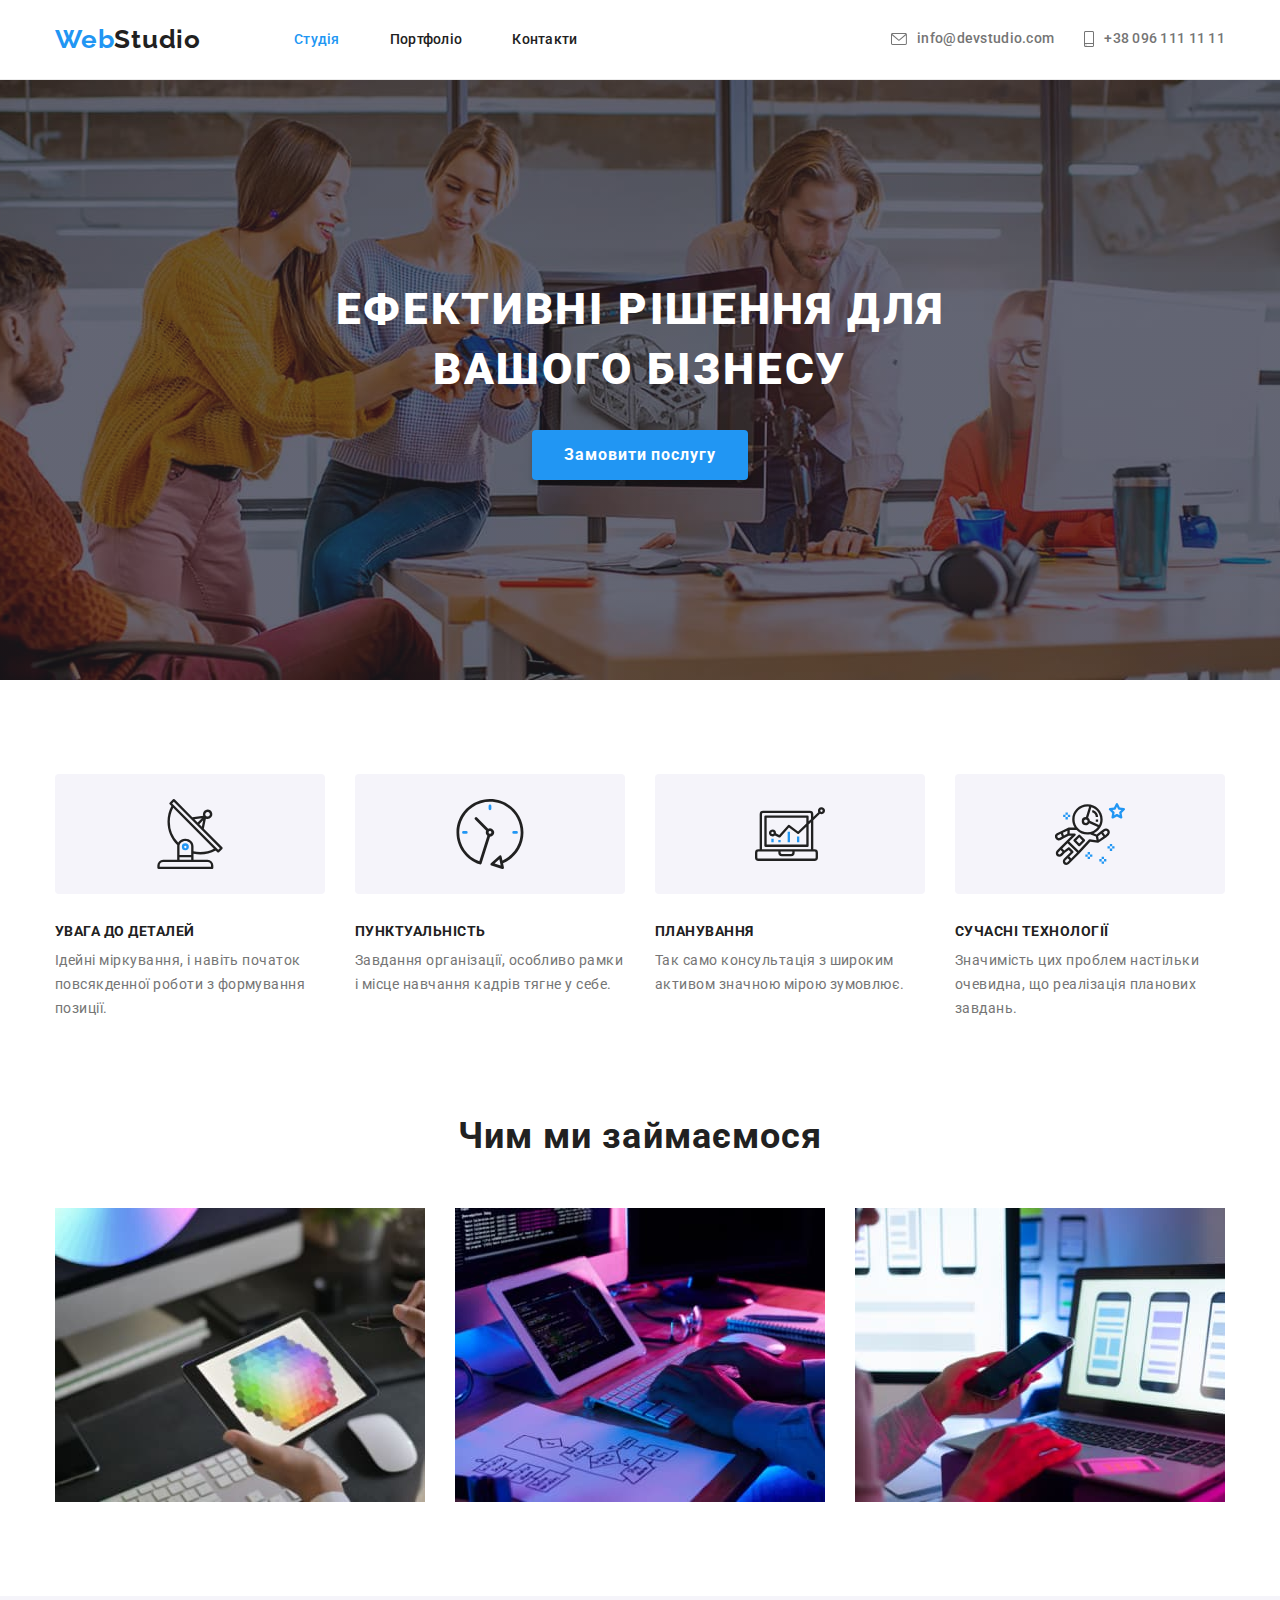
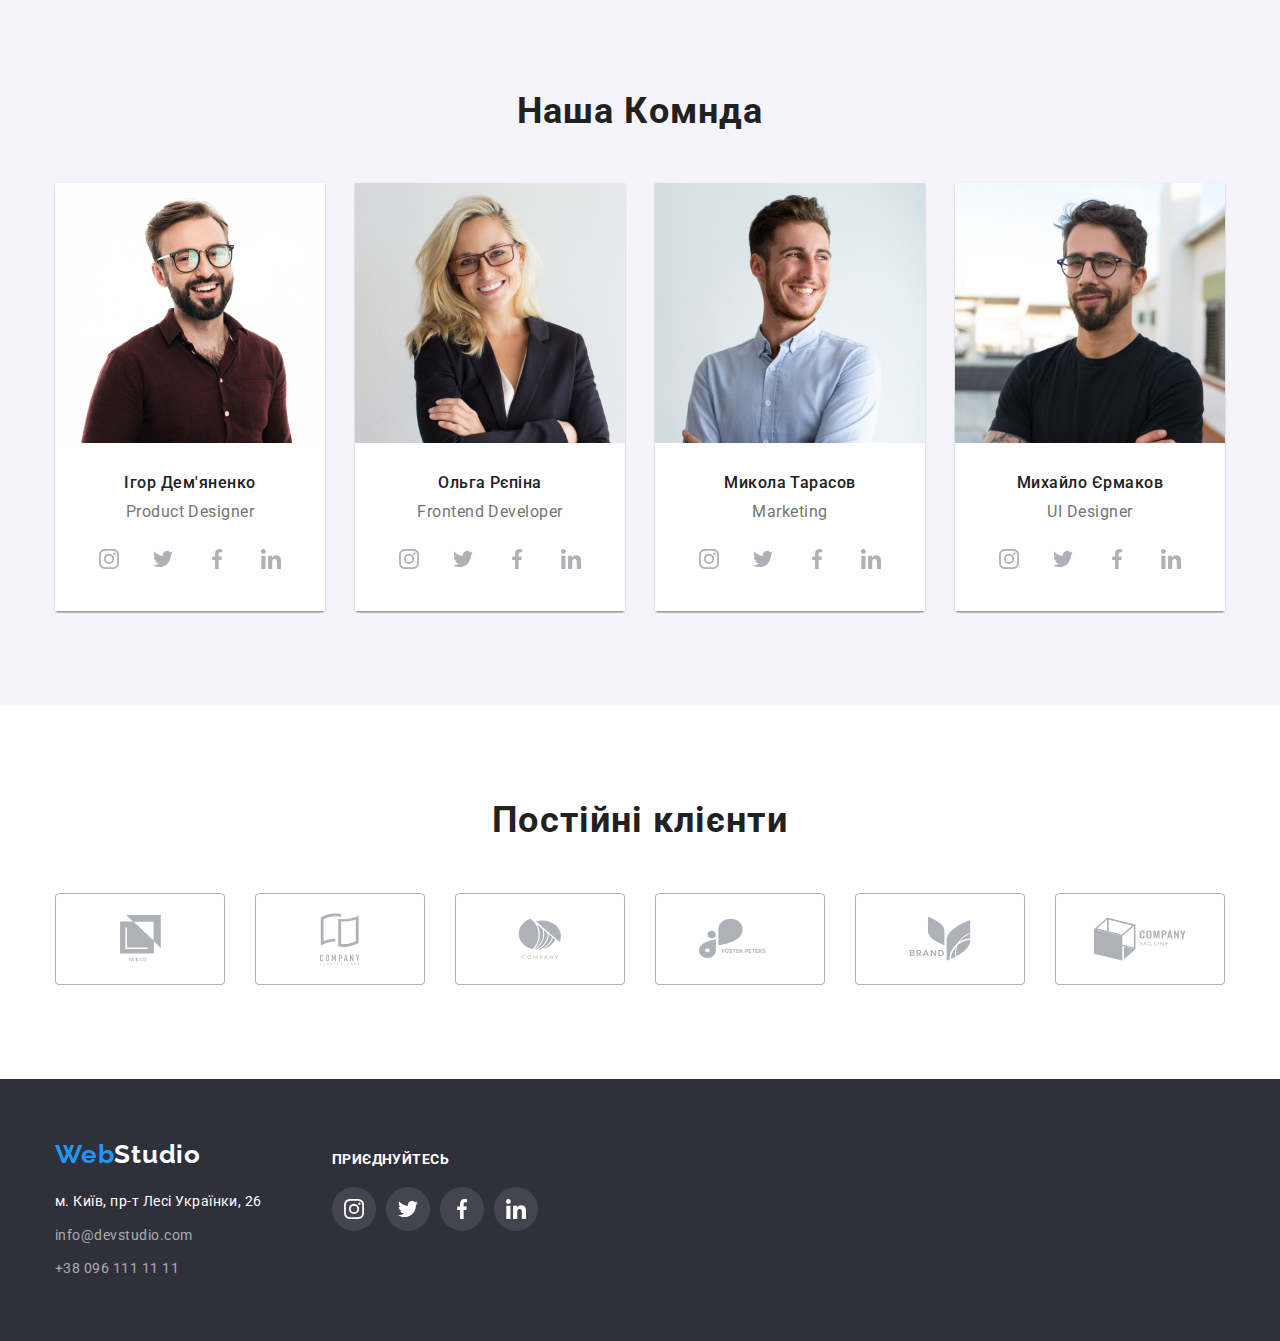
==== index.html @ 8f75b8ab "1" ====
<!DOCTYPE html>
<html lang="uk">
  <head>
    <meta charset="utf-8" />
    <meta name="Web Studio" content="test" />
    <title>Web Studio</title>

    <link rel="preconnect" href="https://fonts.googleapis.com" />
    <link rel="preconnect" href="https://fonts.gstatic.com" crossorigin />
    <link
      href="https://fonts.googleapis.com/css2?family=Raleway:wght@700&family=Roboto:wght@400;500;700;900&display=swap"
      rel="stylesheet"
    />
    <!-- normalaize -->
    <link
      href="https://cdnjs.cloudflare.com/ajax/libs/modern-normalize/1.1.0/modern-normalize.min.css"
      rel="stylesheet"
    />

    <link rel="stylesheet" href="css/styles.css" />
  </head>
  <body>
    <header class="header-border">
      <div class="container nav-main">
        <!-- logo -->
        <div class="list">
          <a href="./index.html" class="logo">Web<span class="logo-header">Studio</span> </a>
        </div>
        <!-- navigation-->
        <nav class="nav">
          <ul class="nav-main nav-box">
            <li class="item">
              <a href="./index.html" class="link current">Студія</a>
            </li>
            <li class="item">
              <!--  target="_blank" - new page -->
              <a href="portfolio.html" class="link">Портфоліо</a>
            </li>
            <li class="item">
              <a href="" class="link">Контакти</a>
            </li>
          </ul>
        </nav>
        <!-- контакти-->
        <ul class="nav-links">
          <li class="item">
            <a href="mailto:info@devstudio.com" class="nav-contact">
              <svg class="contact-icon" width="16" height="12">
                <use href="./images/icons.svg#envelope"></use></svg
              >info@devstudio.com</a
            >
          </li>
          <li class="item">
            <a href="tel:+380961111111" class="nav-contact">
              <svg class="contact-icon" width="10" height="16">
                <use href="./images/icons.svg#smartphone"></use></svg
              >+38 096 111 11 11
            </a>
          </li>
        </ul>
      </div>
    </header>
    <main>
      <!-- hero -->
      <section class="section-hero herobg container">
        <h1 class="hero-title">
          Ефективні рішення для <br />
          вашого бізнесу
        </h1>
        <button type="button" class="herobt">Замовити послугу</button>
      </section>
      <!-- about us -->
      <section class="section">
        <div class="about-us container">
          <h2>О нас</h2>
          <ul class="section-us">
            <li class="item">
              <div class="section-us-bg">
                <svg class="svg-us">
                  <use href="./images/icons.svg#antenna"></use>
                </svg>
              </div>
              <h3 class="title">УВАГА ДО ДЕТАЛЕЙ</h3>
              <p class="text">
                Ідейні міркування, і навіть початок повсякденної роботи з формування позиції.
              </p>
            </li>
            <li class="item">
              <div class="section-us-bg">
                <svg class="svg-us">
                  <use href="./images/icons.svg#clock"></use>
                </svg>
              </div>
              <h3 class="title">ПУНКТУАЛЬНІСТЬ</h3>
              <p class="text">
                Завдання організації, особливо рамки і місце навчання кадрів тягне у себе.
              </p>
            </li>
            <li class="item">
              <div class="section-us-bg">
                <svg class="svg-us">
                  <use href="./images/icons.svg#diagram"></use>
                </svg>
              </div>
              <h3 class="title">ПЛАНУВАННЯ</h3>
              <p class="text">Так само консультація з широким активом значною мірою зумовлює.</p>
            </li>
            <li class="item">
              <div class="section-us-bg">
                <svg class="svg-us">
                  <use href="./images/icons.svg#astronaut"></use>
                </svg>
              </div>
              <h3 class="title">СУЧАСНІ ТЕХНОЛОГІЇ</h3>
              <p class="text">
                Значимість цих проблем настільки очевидна, що реалізація планових завдань.
              </p>
            </li>
          </ul>
        </div>
      </section>
      <!-- What are we doing -->
      <section class="section wawd-padding">
        <div class="wawd container">
          <h2>Чим ми займаємося</h2>
          <ul class="list items">
            <li class="item"><img src="./images/img1.jpg" width="370" alt="1" /></li>
            <li class="item"><img src="./images/img2.jpg" width="370" alt="2" /></li>
            <li class="item"><img src="./images/img3.jpg" width="370" alt="3" /></li>
          </ul>
        </div>
      </section>
      <!-- us team -->
      <section class="section usteam">
        <div class="container">
          <h2>Наша Комнда</h2>
          <ul class="link">
            <li class="item">
              <div class="usteam-card">
                <img src="./images/team/product-designer.jpg" width="270" alt="Product Designer" />
                <div class="usteam-cardtext">
                  <h3 class="title">Ігор Дем'яненко</h3>
                  <p class="text">Product Designer</p>
                  <ul class="social-list">
                    <li class="item">
                      <a
                        target="_black"
                        rel="nofollow"
                        href="https://www.instagram.com/"
                        class="social-links-us"
                      >
                        <svg class="social-icons">
                          <use href="./images/icons.svg#instagram"></use></svg
                      ></a>
                    </li>
                    <li class="item">
                      <a
                        target="_black"
                        rel="nofollow"
                        href="https://twitter.com/"
                        class="social-links-us"
                      >
                        <svg class="social-icons"><use href="./images/icons.svg#twitter"></use></svg
                      ></a>
                    </li>
                    <li class="item">
                      <a
                        target="_black"
                        rel="nofollow"
                        href="https://www.facebook.com/"
                        class="social-links-us"
                      >
                        <svg class="social-icons">
                          <use href="./images/icons.svg#facebook"></use></svg
                      ></a>
                    </li>
                    <li class="item">
                      <a
                        target="_black"
                        rel="nofollow"
                        href="https://ua.linkedin.com/"
                        class="social-links-us"
                      >
                        <svg class="social-icons">
                          <use href="./images/icons.svg#linkedin"></use></svg
                      ></a>
                    </li>
                  </ul>
                </div>
              </div>
            </li>
            <li class="item">
              <div class="usteam-card">
                <img src="./images/team/frontend-developer.jpg" width="270" alt="Developer" />
                <div class="usteam-cardtext">
                  <h3 class="title">Ольга Рєпіна</h3>
                  <p class="text">Frontend Developer</p>
                  <ul class="social-list">
                    <li class="item">
                      <a
                        target="_black"
                        rel="nofollow"
                        href="https://www.instagram.com/"
                        class="social-links-us"
                      >
                        <svg class="social-icons">
                          <use href="./images/icons.svg#instagram"></use></svg
                      ></a>
                    </li>
                    <li class="item">
                      <a
                        target="_black"
                        rel="nofollow"
                        href="https://twitter.com/"
                        class="social-links-us"
                      >
                        <svg class="social-icons"><use href="./images/icons.svg#twitter"></use></svg
                      ></a>
                    </li>
                    <li class="item">
                      <a
                        target="_black"
                        rel="nofollow"
                        href="https://www.facebook.com/"
                        class="social-links-us"
                      >
                        <svg class="social-icons">
                          <use href="./images/icons.svg#facebook"></use></svg
                      ></a>
                    </li>
                    <li class="item">
                      <a
                        target="_black"
                        rel="nofollow"
                        href="https://ua.linkedin.com/"
                        class="social-links-us"
                      >
                        <svg class="social-icons">
                          <use href="./images/icons.svg#linkedin"></use></svg
                      ></a>
                    </li>
                  </ul>
                </div>
              </div>
            </li>
            <li class="item">
              <div class="usteam-card">
                <img src="./images/team/marketing.jpg" width="270" alt="UI Marketing" />
                <div class="usteam-cardtext">
                  <h3 class="title">Микола Тарасов</h3>
                  <p class="text">Marketing</p>
                  <ul class="social-list">
                    <li class="item">
                      <a
                        target="_black"
                        rel="nofollow"
                        href="https://www.instagram.com/"
                        class="social-links-us"
                      >
                        <svg class="social-icons">
                          <use href="./images/icons.svg#instagram"></use></svg
                      ></a>
                    </li>
                    <li class="item">
                      <a
                        target="_black"
                        rel="nofollow"
                        href="https://twitter.com/"
                        class="social-links-us"
                      >
                        <svg class="social-icons"><use href="./images/icons.svg#twitter"></use></svg
                      ></a>
                    </li>
                    <li class="item">
                      <a
                        target="_black"
                        rel="nofollow"
                        href="https://www.facebook.com/"
                        class="social-links-us"
                      >
                        <svg class="social-icons">
                          <use href="./images/icons.svg#facebook"></use></svg
                      ></a>
                    </li>
                    <li class="item">
                      <a
                        target="_black"
                        rel="nofollow"
                        href="https://ua.linkedin.com/"
                        class="social-links-us"
                      >
                        <svg class="social-icons">
                          <use href="./images/icons.svg#linkedin"></use></svg
                      ></a>
                    </li>
                  </ul>
                </div>
              </div>
            </li>
            <li class="item">
              <div class="usteam-card">
                <img src="./images/team/ui-designer.jpg" width="270" alt="UI Designer" />
                <div class="usteam-cardtext">
                  <h3 class="title">Михайло Єрмаков</h3>
                  <p class="text">UI Designer</p>
                  <ul class="social-list">
                    <li class="item">
                      <a
                        target="_black"
                        rel="nofollow"
                        href="https://www.instagram.com/"
                        class="social-links-us"
                      >
                        <svg class="social-icons">
                          <use href="./images/icons.svg#instagram"></use></svg
                      ></a>
                    </li>
                    <li class="item">
                      <a
                        target="_black"
                        rel="nofollow"
                        href="https://twitter.com/"
                        class="social-links-us"
                      >
                        <svg class="social-icons"><use href="./images/icons.svg#twitter"></use></svg
                      ></a>
                    </li>
                    <li class="item">
                      <a
                        target="_black"
                        rel="nofollow"
                        href="https://www.facebook.com/"
                        class="social-links-us"
                      >
                        <svg class="social-icons">
                          <use href="./images/icons.svg#facebook"></use></svg
                      ></a>
                    </li>
                    <li class="item">
                      <a
                        target="_black"
                        rel="nofollow"
                        href="https://ua.linkedin.com/"
                        class="social-links-us"
                      >
                        <svg class="social-icons">
                          <use href="./images/icons.svg#linkedin"></use></svg
                      ></a>
                    </li>
                  </ul>
                </div>
              </div>
            </li>
          </ul>
        </div>
      </section>
      <!-- clients -->
      <section class="section">
        <div class="clients container">
          <h2 class="clients-title">Постійні клієнти</h2>
          <ul class="clients-card">
            <li class="clienst-card-item">
              <a href="" class="client-link">
                <svg width="41px" height="46.7px">
                  <use href="./images/icons.svg#logo-1"></use>
                </svg>
              </a>
            </li>
            <li class="clienst-card-item">
              <a href="" class="client-link">
                <svg width="40" height="52">
                  <use href="./images/icons.svg#logo-2"></use></svg
              ></a>
            </li>
            <li class="clienst-card-item">
              <a href="" class="client-link">
                <svg width="43.46" height="41.18">
                  <use href="./images/icons.svg#logo-3"></use>
                </svg>
              </a>
            </li>
            <li class="clienst-card-item">
              <a href="" class="client-link">
                <svg width="84.44" height="40.62">
                  <use href="./images/icons.svg#logo-4"></use>
                </svg>
              </a>
            </li>
            <li class="clienst-card-item">
              <a href="" class="client-link">
                <svg width="62.54" height="45.43">
                  <use href="./images/icons.svg#logo-5"></use>
                </svg>
              </a>
            </li>
            <li class="clienst-card-item">
              <a href="" class="client-link">
                <svg width="93.79" height="43.93">
                  <use href="./images/icons.svg#logo-6"></use>
                </svg>
              </a>
            </li>
          </ul>
        </div>
      </section>
    </main>
    <!-- подвал-->
    <footer class="footor-page">
      <div class="container footor">
        <div class="footor-all">
          <div>
            <a href="./index.html" class="logo">Web<span class="logo-footer">Studio</span> </a>
            <address class="logo-margin">
              <div>
                <ul class="address-footer">
                  <li class="item">
                    <a
                      target="_blank"
                      href="https://www.google.com/maps/place/%D0%B1%D1%83%D0%BB.+%D0%9B%D0%B5%D1%81%D0%B8+%D0%A3%D0%BA%D1%80%D0%B0%D0%B8%D0%BD%D0%BA%D0%B8,+26,+%D0%9A%D0%B8%D0%B5%D0%B2,+02000/@50.4265807,30.5361971,17z/data=!3m1!4b1!4m5!3m4!1s0x40d4cf0e033ecbe9:0x57a4dffefec77da0!8m2!3d50.4265807!4d30.5383858"
                      class="address-link"
                    >
                      м. Київ, пр-т Лесі Українки, 26
                    </a>
                  </li>
                  <li class="item">
                    <a href="mailto:info@devstudio.com" class="address-contact"
                      >info@devstudio.com</a
                    >
                  </li>
                  <li class="item">
                    <a href="tel:+380961111111" class="address-contact">+38 096 111 11 11</a>
                  </li>
                </ul>
              </div>
            </address>
          </div>
          <div class="social-padding">
            <h2 class="social-title">ПРИЄДНУЙТЕСЬ</h2>
            <ul class="social-list">
              <li class="item">
                <a
                  target="_black"
                  rel="nofollow"
                  href="https://www.instagram.com/"
                  class="social-links"
                >
                  <svg class="social-icons"><use href="./images/icons.svg#instagram"></use></svg
                ></a>
              </li>
              <li class="item">
                <a target="_black" rel="nofollow" href="https://twitter.com/" class="social-links">
                  <svg class="social-icons"><use href="./images/icons.svg#twitter"></use></svg
                ></a>
              </li>
              <li class="item">
                <a
                  target="_black"
                  rel="nofollow"
                  href="https://www.facebook.com/"
                  class="social-links"
                >
                  <svg class="social-icons"><use href="./images/icons.svg#facebook"></use></svg
                ></a>
              </li>
              <li class="item">
                <a
                  target="_black"
                  rel="nofollow"
                  href="https://ua.linkedin.com/"
                  class="social-links"
                >
                  <svg class="social-icons">
                    <use href="./images/icons.svg#linkedin"></use></svg
                ></a>
              </li>
            </ul>
          </div>
        </div>
      </div>
    </footer>
  </body>
</html>
---- css/styles.css ----
:root {
  --main-color: #212121;
  --accent-color: #2196f3;
  --second-color: #757575;
  --primery-white-color: #ffffff;
  --button-second-backgund: #f5f4fa;
  --hero-bg: #2f303a;
  --header-border-color: #ececec;
  --primery-grey-color: #afb1b8;

  --card-border-color: #eeeeee;
  --hero-bg-hover: #188ce8;
}
body {
  color: var(--main-color);
  background-color: var(--primery-white-color);

  font-family: Roboto, sans-serif;
  letter-spacing: 0.03em;
}
h1,
h2,
h3,
h4,
h5,
h6 {
  margin: 0;
  margin-bottom: 10px;
}
h2 {
  font-weight: 700;
  font-size: 36px;
  line-height: 1.2;
  text-align: center;
  letter-spacing: 0.03em;

  color: var(--main-color);
}
ul {
  margin: 0;
}
p {
  margin: 0;
}
.section {
  padding-top: 94px;
  padding-bottom: 94px;
}
.list {
  list-style: none;
  padding: 0;
  margin: 0;
}
.container {
  margin-left: auto;
  margin-right: auto;
  width: 1200px;
  padding-left: 15px;
  padding-right: 15px;

  /* border: 1px solid red; */
}
.invisible {
  position: absolute !important;
  /* clip: rect(1px, 1px, 1px, 1px); */
  color: transparent;
}
/*LOGO*/
.logo {
  color: var(--accent-color);

  font-family: Raleway, sans-serif;
  font-size: 26px;
  font-weight: 700;
  line-height: 1.2;
  letter-spacing: 0.03em;

  text-decoration: none;
}
.logo-header {
  color: var(--main-color);

  font-size: 26px;
  font-weight: 700;
  line-height: 1.2;
  letter-spacing: 0.03em;

  text-decoration: none;
}
.logo-footer {
  color: var(--primery-white-color);
  font-size: 26px;
  font-weight: 700;
  line-height: 1.2;
  letter-spacing: 0.03em;

  text-decoration: none;
}

/*NAVIGATION*/

.nav-main {
  display: flex;
  align-items: center;
}

.nav {
  display: flex;
  align-items: center;
  margin-left: 93px;
  line-height: 0;
}

.header-border {
  border-bottom: 1px solid var(--header-border-color);
}

.nav-box {
  display: flex;
  padding-top: 32px;
  padding-bottom: 31px;
  padding-left: 0;
  padding-right: 0;
  margin: 0;
  /* margin-left: 93px; */
}
.nav-box .item + .item {
  margin-left: 50px;
}
.nav-links {
  display: inline-flex;
  margin-left: auto;
  padding: 0;
  line-height: 0;
}
.nav-links .item + .item {
  margin-left: 30px;
}
.nav-main li {
  list-style: none;
}
.nav-main .link {
  color: var(--main-color);

  font-weight: 500;
  font-size: 14px;
  line-height: 1.14;
  letter-spacing: 0.02em;
  text-decoration: none;
}

.nav-main .link:hover,
.nav-main .link:focus {
  color: var(--accent-color);
}
.nav-main .link.current {
  color: var(--accent-color);
}

/* contact`s*/

.nav-contact {
  display: inline-flex;
  align-items: center;

  color: var(--second-color);

  font-style: normal;
  font-weight: 500;
  font-size: 14px;
  line-height: 1.14;
  letter-spacing: 0.02em;

  text-decoration: none;
  fill: var(--second-color);
}
.nav-contact .contact-icon {
  /* width: 10px;
  height: 16px; */
  margin-right: 10px;
}
/* .contact-icon:hover {
  
} */

.nav-contact:hover,
.nav-contact:focus {
  color: var(--accent-color);
  fill: var(--accent-color);
}

/* hero*/
.section-hero {
  display: block;
  text-align: center;
  padding-top: 200px;
  padding-bottom: 200px;

  background: var(--hero-bg);
}
.hero-title {
  margin-top: 0;
  margin-bottom: 30px;

  color: var(--primery-white-color);

  font-weight: 900;
  font-size: 44px;
  line-height: 1.36;
  text-align: center;
  letter-spacing: 0.06em;
  text-transform: uppercase;
}
/* .hero-style {
  background: var(--hero-bg);
} */
.herobg {
  max-width: 1600px;
  width: 100%;
  height: 600px;
  margin-left: auto;
  margin-right: auto;
  background-image: linear-gradient(to right, rgba(47, 48, 58, 0.4), rgba(47, 48, 58, 0.4)),
    url(../images/hero/hero.jpg);
  background-repeat: no-repeat;
  background-position: center;
  background-size: cover;
}

/*Button*/
.button {
  cursor: pointer;

  color: var(--main-color);
  background-color: var(--primery-white-color);

  font-family: inherit;
  font-weight: 500;
  font-size: 16px;
  line-height: 1.62;
  letter-spacing: 0.03em;
}
.button.primery {
  color: var(--primery-white-color);
  background-color: var(--accent-color);
  border-color: transparent;
}
.button.primery:hover,
.button.primery:focus {
  color: var(--second-color);
  background-color: var(--accent-color);
  border-color: var(--accent-color);
}
.button.second {
  padding: 6px 22px 6px 22px;

  border: 0;
  border-radius: 4px;
  background-color: var(--button-second-backgund);
}
.button.second:hover,
.button.second:focus {
  color: var(--primery-white-color);
  background-color: var(--accent-color);
  border-color: var(--accent-color);
}

.herobt {
  cursor: pointer;

  display: inline-block;

  border: 0;
  border-radius: 4px;
  padding: 10px 32px 10px 32px;

  font-weight: 700;
  font-size: 16px;
  line-height: 1.9;
  letter-spacing: 0.06em;

  color: var(--primery-white-color);
  background-color: var(--accent-color);
  box-shadow: 0px 4px 4px 0px rgba(0, 0, 0, 0.15);
}
.herobt:hover,
.herobt:focus {
  background: var(--hero-bg-hover);
  box-shadow: 0px 4px 4px rgba(0, 0, 0, 0.15);
}
/* portfolio */
.section-portfolio {
  text-align: center;
}
.nav-portfolio {
  display: flex;
  align-items: center;
  justify-content: center;
  margin-top: 0;
  margin-bottom: 50px;
  padding: 0;

  list-style: none;
}
.nav-portfolio .item + .item {
  margin-left: 8px;
}

.content-portfolio {
  display: flex;
  flex-wrap: wrap;
}
.portfolio-link h2 {
  color: var(--main-color);

  font-weight: 700;
  font-size: 18px;
  line-height: 2;
  text-align: left;

  letter-spacing: 0.06em;
}
.portfolio-link {
  margin: 0;

  text-align: left;
  text-decoration: none;

  width: 370px;
  height: 404px;
  background: #ffffff;
}
.content-portfolio .item {
  width: calc((100% - 30 * 2) / 3);
  margin-right: 30px;
  margin-bottom: 30px;
}
.content-portfolio .item:nth-child(3n) {
  margin-right: 0px;
}

.content-portfolio .item:nth-last-child(-n + 3) {
  margin-bottom: 0px;
}
.item .card {
  box-sizing: content-box;
  border: 1px solid var(--card-border-color);
  border-top: 0;
  padding: 19px 23px;
}

.item img {
  display: block;
}
.portfolio-link p {
  color: var(--second-color);
  font-size: 16px;
  line-height: 1.88;
}
.portfolio-link h2 {
  margin-bottom: 4px;
}
.portfolio-link-hover:hover,
.portfolio-link-hover:focus {
  box-shadow: 1px 4px 6px 0px rgba(0, 0, 0, 0.16), 0px 4px 4px 0px rgba(0, 0, 0, 0.06),
    0px 1px 1px 0px rgba(0, 0, 0, 0.12);
}

/* about us */
.about-us h2 {
  position: absolute !important;
  color: transparent;
}
.about-us li {
  list-style: none;
}
.about-us .section-us {
  display: flex;
  justify-content: space-around;
  padding: 0;
  margin-top: 0;
  margin-bottom: 0;
}
.about-us .title {
  color: var(--main-color);

  font-weight: 700;
  font-size: 14px;
  line-height: 1.1;
}
.about-us .text {
  color: var(--second-color);

  font-size: 14px;
  line-height: 1.7;
  font-weight: 400;
}
.section-us .item + .item {
  margin-left: 30px;
}
.section-us-bg {
  display: flex;
  justify-content: space-around;
  align-items: center;

  height: 120px;
  width: 270px;
  margin-bottom: 30px;
  border-radius: 4px;

  background-color: var(--button-second-backgund);
}
.section-us-bg .svg-us {
  height: 70px;
  width: 70px;
}
/* What are we doing */
.wawd {
  text-align: center;
  /* margin-left: 215px;
  margin-right: 215px; */
}
.wawd-padding {
  padding-top: 0;
}

.wawd h2 {
  margin-bottom: 50px;

  font-weight: 700;
  font-size: 36px;
  line-height: 1.2;
  text-align: center;
  letter-spacing: 0.03em;
}
.wawd .items {
  display: flex;
  justify-content: space-around;
  margin: 0;
  /* margin-top: 50px;
  margin-bottom: 94px; */
  padding: 0;
}
.wawd .item + .item {
  margin-left: 30px;
}
/* us team*/

.usteam {
  background-color: var(--button-second-backgund);
}
.usteam h2 {
  margin: 0;
  margin-bottom: 50px;
}
.usteam .item + .item {
  margin-left: 30px;
}
.usteam .link {
  display: flex;
  justify-content: space-around;
  margin-top: 0;
  margin-bottom: 0;
  padding: 0;
}
.usteam li {
  list-style: none;
}
.usteam .text {
  color: var(--second-color);

  margin-bottom: 16px;

  font-size: 16px;
  font-weight: 400;
  line-height: 1.2;
  letter-spacing: 0.03em;
}
.usteam h2 {
  font-weight: 700;
  font-size: 36px;
  line-height: 1.2;
  text-align: center;
  letter-spacing: 0.03em;

  color: var(--main-color);
}

.usteam .title {
  color: var(--main-color);

  font-size: 16px;
  font-weight: 500;
  line-height: 1.2;
  letter-spacing: 0.03em;
}

.usteam-cardtext {
  background-color: var(--primery-white-color);
  padding: 30px 10px;
}

.usteam-card {
  text-align: center;
  box-shadow: 0px 1px 3px rgba(0, 0, 0, 0.12), 0px 1px 1px rgba(0, 0, 0, 0.14),
    0px 2px 1px rgba(0, 0, 0, 0.2);
  border-radius: 0px 0px 4px 4px;
}
.social-links-us {
  display: inline-flex;
  align-items: center;
  justify-content: center;
  fill: var(--primery-grey-color);
  width: 44px;
  height: 44px;
  border-radius: 50%;
  background: rgba(255, 255, 255, 0.1);
}
.social-links-us:hover,
.social-links-us:focus {
  fill: var(--primery-white-color);
  background-color: var(--accent-color);
}
.social-list-us .item + .item {
  margin-left: 10px;
}
/*footor*/

.footor-page {
  background: #2f303a;
}
.footor {
  padding-top: 60px;
  padding-bottom: 60px;
}
.footor-all {
  display: inline-flex;
}

.social-title {
  font-family: Roboto;
  font-size: 14px;
  font-weight: 700;
  line-height: 16px;
  margin-bottom: 20px;
  letter-spacing: 0.03em;
  text-align: left;
  color: var(--primery-white-color);
}
.social-links {
  display: inline-flex;
  align-items: center;
  justify-content: center;
  fill: var(--primery-white-color);
  width: 44px;
  height: 44px;

  border-radius: 50%;
  background: rgba(255, 255, 255, 0.1);
}
.social-links:hover,
.social-links:focus {
  fill: var(--primery-white-color);
  background-color: var(--accent-color);
}
.social-list {
  display: flex;
  align-items: center;
  justify-content: center;

  padding: 0;

  list-style: none;
}

.social-list .item + .item {
  margin-left: 10px;
}
.social-icons {
  width: 20px;
  height: 20px;
}

/* address*/

.address {
  padding: 0;
  margin-left: auto;

  font-family: Roboto, sans-serif;
  font-style: normal;
  font-size: 14px;
  line-height: 1.7;
  font-weight: 400;

  list-style: none;
}
.address-contact:hover,
.address-contact:focus {
  color: var(--accent-color);
}
.address-link:hover,
.address-link:focus {
  color: var(--accent-color);
}
.address-footer {
  padding: 0;
  margin-left: auto;

  font-family: Roboto, sans-serif;
  font-style: normal;
  font-size: 14px;
  line-height: 1.7;
  font-weight: 400;

  list-style: none;
}

.address-footer .item + .item {
  margin-top: 10px;
}
.address-link {
  color: var(--primery-white-color);
  text-decoration: none;
}
.address-contact {
  text-decoration: none;
  color: rgba(255, 255, 255, 0.6);
}

.logo-margin {
  margin-top: 20px;
  margin-right: 70px;
}

/* clients */
.clients {
  align-items: center;
}

.clients-card {
  display: flex;
  justify-content: space-between;
  align-items: center;
  padding: 0;
}
.clienst-card-item {
  list-style: none;
}
.clienst-card-item:not(:last-child) {
  margin-right: 30px;
}

.clients-card .client-link {
  display: inline-flex;
  width: 170px;
  height: 92px;

  padding: 16px 32px;
  align-items: center;
  justify-content: center;
  fill: var(--primery-grey-color);

  background-color: var(--f5f5f5);

  border: 1px solid var(--primery-grey-color);
  border-radius: 4px;
}

.client-link:hover,
.client-link:focus {
  fill: var(--accent-color);
  border: 1px solid var(--accent-color);
}
.social-padding {
  padding-top: 12px;
}
.clients-title {
  font-weight: 700;
  font-size: 36px;
  line-height: 1.2;
  text-align: center;
  letter-spacing: 0.03em;

  margin-bottom: 50px;
}
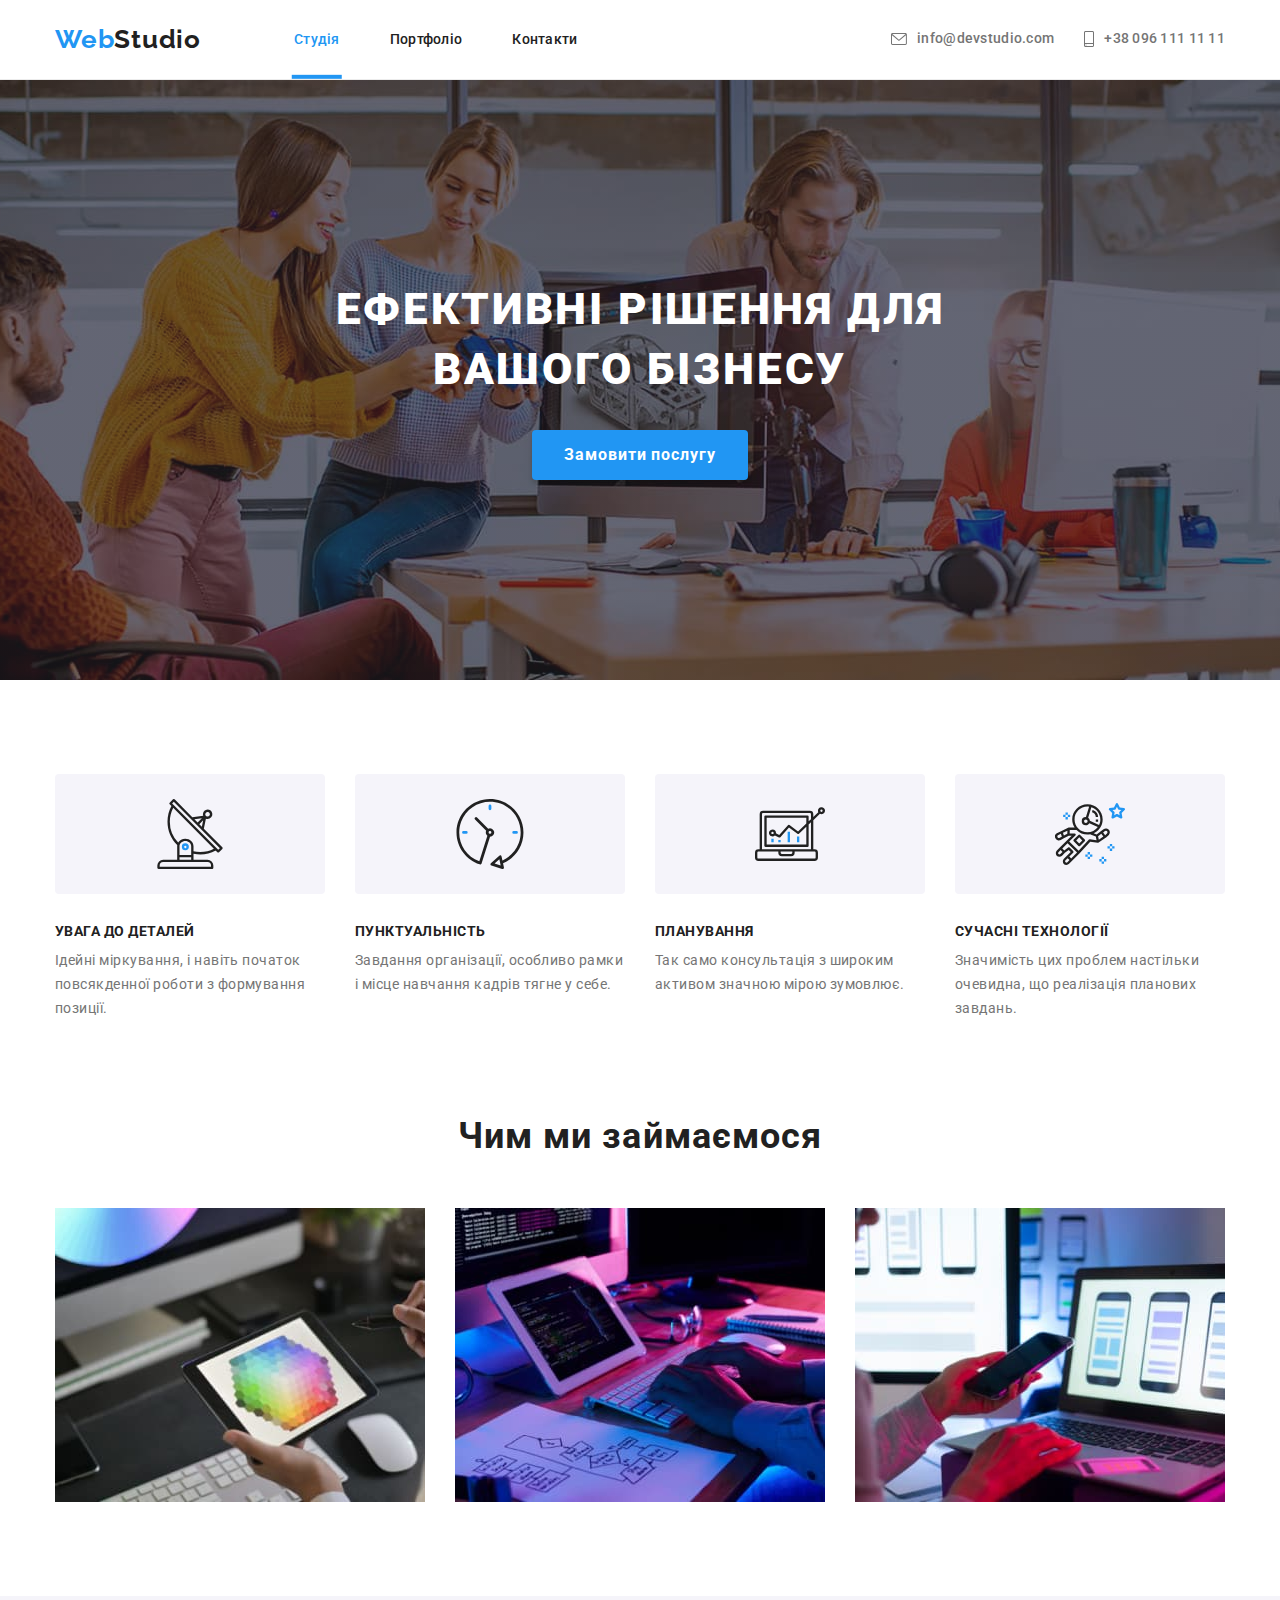
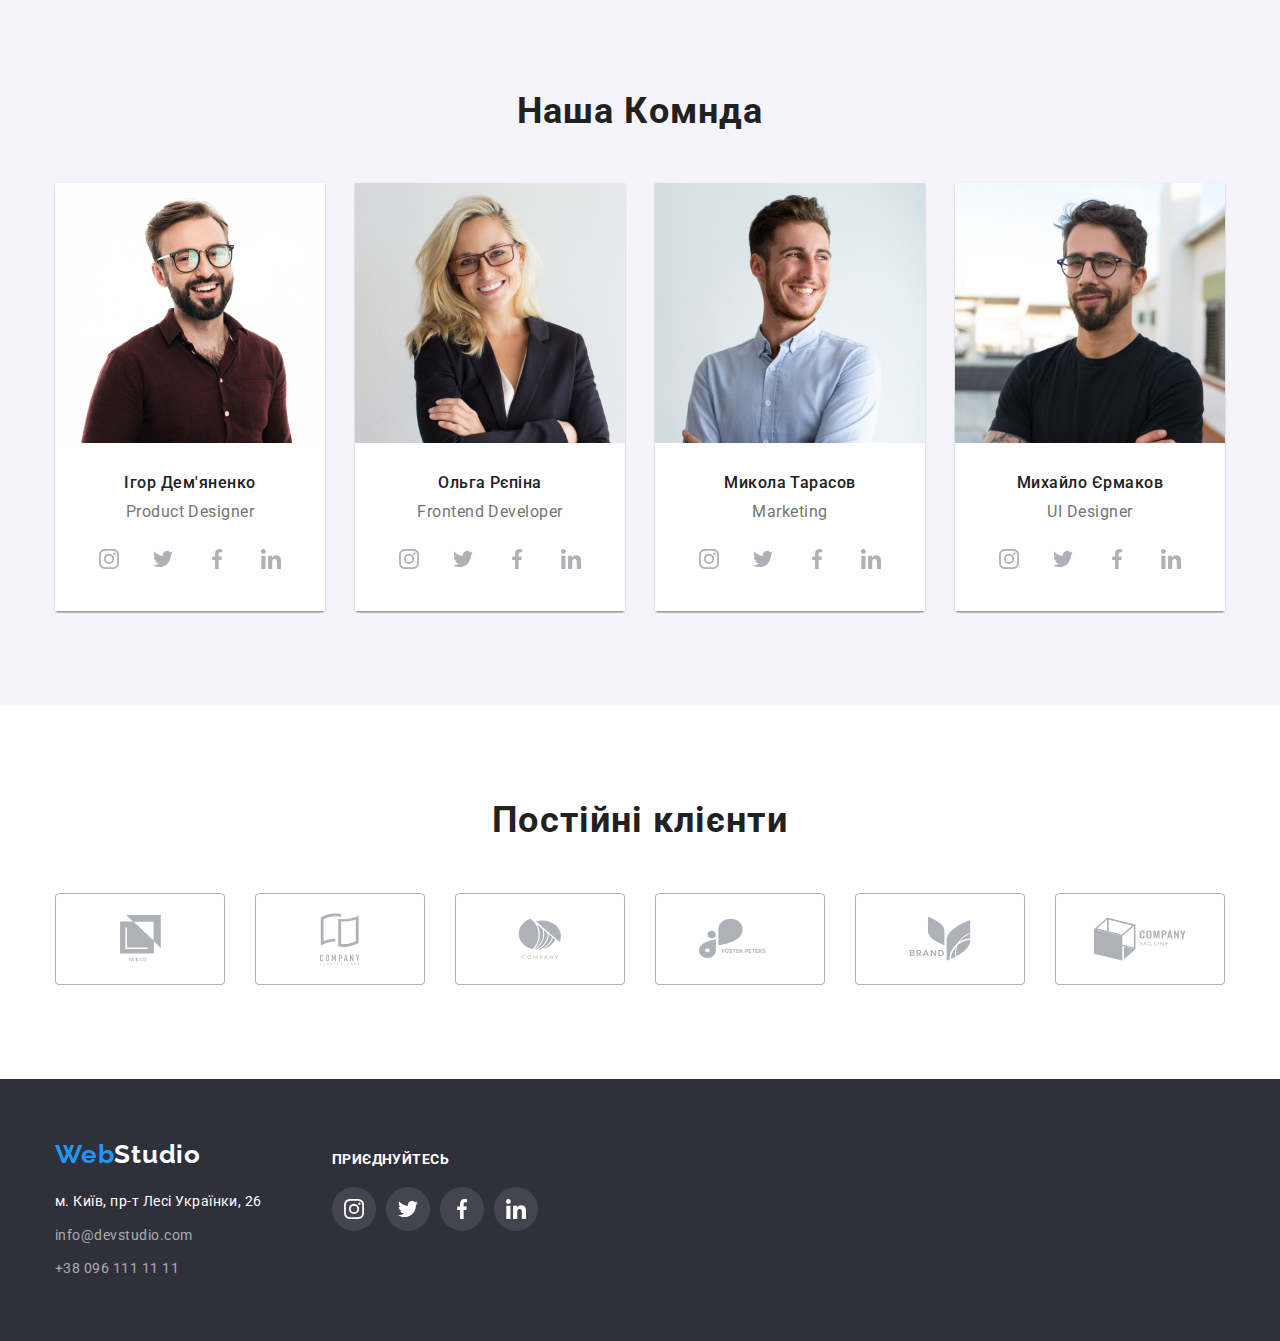
==== commit 0b4dbb2a: "2" ====
--- a/index.html
+++ b/index.html
@@ -20,6 +20,16 @@
     <link rel="stylesheet" href="css/styles.css" />
   </head>
   <body>
+    <div class="backdrop is-hidden" data-modal>
+      <div class="modal">
+        <p>
+          Lorem ipsum dolor sit amet, consectetur adipisicing elit. Omnis laboriosam quod impedit
+          reiciendis ad repellat, quas nulla vero odio pariatur accusamus ut totam qui, illo harum?
+          Fugit, itaque. Tenetur, culpa.
+        </p>
+        <button type="button" class="herobt" data-modal-close>Закрити</button>
+      </div>
+    </div>
     <header class="header-border">
       <div class="container nav-main">
         <!-- logo -->
@@ -29,15 +39,15 @@
         <!-- navigation-->
         <nav class="nav">
           <ul class="nav-main nav-box">
-            <li class="item">
+            <li class="item nav-box-item">
               <a href="./index.html" class="link current">Студія</a>
             </li>
-            <li class="item">
+            <li class="item nav-box-item">
               <!--  target="_blank" - new page -->
-              <a href="portfolio.html" class="link">Портфоліо</a>
-            </li>
-            <li class="item">
-              <a href="" class="link">Контакти</a>
+              <a href="./portfolio.html" class="link">Портфоліо</a>
+            </li>
+            <li class="item nav-box-item">
+              <a href="./contacts.html" class="link">Контакти</a>
             </li>
           </ul>
         </nav>
@@ -67,7 +77,7 @@
           Ефективні рішення для <br />
           вашого бізнесу
         </h1>
-        <button type="button" class="herobt">Замовити послугу</button>
+        <button type="button" class="herobt" data-modal-open>Замовити послугу</button>
       </section>
       <!-- about us -->
       <section class="section">
@@ -478,5 +488,6 @@
         </div>
       </div>
     </footer>
+    <script src="./js/modal.js"></script>
   </body>
 </html>
--- a/css/styles.css
+++ b/css/styles.css
@@ -10,6 +10,8 @@
 
   --card-border-color: #eeeeee;
   --hero-bg-hover: #188ce8;
+  --accent-color-bg-card: rgba(33, 150, 243, 0.9);
+  --cubic-bezier: cubic-bezier(0.4, 0, 0.2, 1);
 }
 body {
   color: var(--main-color);
@@ -102,6 +104,8 @@
 .nav-main {
   display: flex;
   align-items: center;
+  /* padding-top: 32px;
+  padding-bottom: 31px; */
 }
 
 .nav {
@@ -117,16 +121,21 @@
 
 .nav-box {
   display: flex;
-  padding-top: 32px;
-  padding-bottom: 31px;
+  /* padding-top: 32px;
+  padding-bottom: 31px; */
   padding-left: 0;
   padding-right: 0;
   margin: 0;
-  /* margin-left: 93px; */
-}
+}
+.nav-box-item {
+  padding-top: 32px;
+  padding-bottom: 31px;
+}
+
 .nav-box .item + .item {
   margin-left: 50px;
 }
+
 .nav-links {
   display: inline-flex;
   margin-left: auto;
@@ -140,7 +149,10 @@
   list-style: none;
 }
 .nav-main .link {
-  color: var(--main-color);
+  position: relative;
+  color: var(--main-color);
+
+  padding-bottom: 31px;
 
   font-weight: 500;
   font-size: 14px;
@@ -152,11 +164,24 @@
 .nav-main .link:hover,
 .nav-main .link:focus {
   color: var(--accent-color);
+  transition: transform 250ms var(--cubic-bezier);
 }
 .nav-main .link.current {
   color: var(--accent-color);
 }
 
+.link.current::after {
+  content: '';
+
+  position: absolute;
+  bottom: -1px;
+  display: block;
+  width: 109%;
+  transform: translate(-4.5%, -4.5%);
+  height: 4px;
+
+  background: var(--accent-color);
+}
 /* contact`s*/
 
 .nav-contact {
@@ -179,14 +204,12 @@
   height: 16px; */
   margin-right: 10px;
 }
-/* .contact-icon:hover {
-  
-} */
 
 .nav-contact:hover,
 .nav-contact:focus {
   color: var(--accent-color);
   fill: var(--accent-color);
+  transition: transform 250ms var(--cubic-bezier);
 }
 
 /* hero*/
@@ -250,6 +273,7 @@
   color: var(--second-color);
   background-color: var(--accent-color);
   border-color: var(--accent-color);
+  transition: transform 250ms var(--cubic-bezier);
 }
 .button.second {
   padding: 6px 22px 6px 22px;
@@ -263,6 +287,7 @@
   color: var(--primery-white-color);
   background-color: var(--accent-color);
   border-color: var(--accent-color);
+  transition: transform 250ms var(--cubic-bezier);
 }
 
 .herobt {
@@ -287,6 +312,7 @@
 .herobt:focus {
   background: var(--hero-bg-hover);
   box-shadow: 0px 4px 4px rgba(0, 0, 0, 0.15);
+  transition: transform 250ms var(--cubic-bezier);
 }
 /* portfolio */
 .section-portfolio {
@@ -320,16 +346,7 @@
 
   letter-spacing: 0.06em;
 }
-.portfolio-link {
-  margin: 0;
-
-  text-align: left;
-  text-decoration: none;
-
-  width: 370px;
-  height: 404px;
-  background: #ffffff;
-}
+
 .content-portfolio .item {
   width: calc((100% - 30 * 2) / 3);
   margin-right: 30px;
@@ -352,7 +369,17 @@
 .item img {
   display: block;
 }
-.portfolio-link p {
+.portfolio-link {
+  margin: 0;
+
+  text-align: left;
+  text-decoration: none;
+
+  width: 370px;
+  height: 404px;
+  background: #ffffff;
+}
+.portfolio-link-text {
   color: var(--second-color);
   font-size: 16px;
   line-height: 1.88;
@@ -360,10 +387,40 @@
 .portfolio-link h2 {
   margin-bottom: 4px;
 }
-.portfolio-link-hover:hover,
-.portfolio-link-hover:focus {
+.portfolio-link-hover:hover {
   box-shadow: 1px 4px 6px 0px rgba(0, 0, 0, 0.16), 0px 4px 4px 0px rgba(0, 0, 0, 0.06),
     0px 1px 1px 0px rgba(0, 0, 0, 0.12);
+  transition: transform 250ms var(--cubic-bezier);
+}
+.portfolio-card-overlay {
+  position: relative;
+  overflow: hidden;
+}
+
+.portfolio-card-overlay:hover .overlay {
+  transform: translatex(0);
+  transition: transform 250ms var(--cubic-bezier);
+}
+
+.overlay {
+  position: absolute;
+  top: 0;
+  left: 0;
+  width: 100%;
+  height: 100%;
+  padding: 63px 24px;
+  background: var(--accent-color-bg-card);
+  color: var(--primery-white-color);
+
+  font-family: Roboto;
+  font-size: 18px;
+  font-weight: 400;
+  line-height: 28px;
+  letter-spacing: 0.03em;
+  text-align: left;
+
+  transform: translatey(100%);
+  transition: transform 250ms var(--cubic-bezier);
 }
 
 /* about us */
@@ -520,6 +577,7 @@
 .social-links-us:focus {
   fill: var(--primery-white-color);
   background-color: var(--accent-color);
+  transition: transform 250ms var(--cubic-bezier);
 }
 .social-list-us .item + .item {
   margin-left: 10px;
@@ -562,6 +620,7 @@
 .social-links:focus {
   fill: var(--primery-white-color);
   background-color: var(--accent-color);
+  transition: transform 250ms var(--cubic-bezier);
 }
 .social-list {
   display: flex;
@@ -598,10 +657,12 @@
 .address-contact:hover,
 .address-contact:focus {
   color: var(--accent-color);
+  transition: transform 250ms var(--cubic-bezier);
 }
 .address-link:hover,
 .address-link:focus {
   color: var(--accent-color);
+  transition: transform 250ms var(--cubic-bezier);
 }
 .address-footer {
   padding: 0;
@@ -671,6 +732,7 @@
 .client-link:focus {
   fill: var(--accent-color);
   border: 1px solid var(--accent-color);
+  transition: transform 250ms var(--cubic-bezier);
 }
 .social-padding {
   padding-top: 12px;
@@ -684,3 +746,33 @@
 
   margin-bottom: 50px;
 }
+
+/* TEST */
+.backdrop {
+  position: fixed;
+
+  top: 50%;
+  left: 50%;
+  transform: translate(-50%, -50%);
+
+  background-color: rgba(0, 0, 0, 0.2);
+}
+.is-hidden {
+  visibility: hidden;
+  opacity: 0;
+  pointer-events: none;
+}
+
+.modal {
+  position: absolute;
+  top: 50%;
+  left: 50%;
+  width: 528px;
+  height: 581px;
+  background-color: var(--primery-white-color);
+  box-shadow: 0px 1px 3px rgb(0 0 0 / 12%), 0px 1px 1px rgb(0 0 0 / 14%),
+    0px 2px 1px rgb(0 0 0 / 20%);
+  border-radius: 4px;
+  transform: translate(-50%, -50%);
+  transition: transform 250ms var(--transition-cubic);
+}
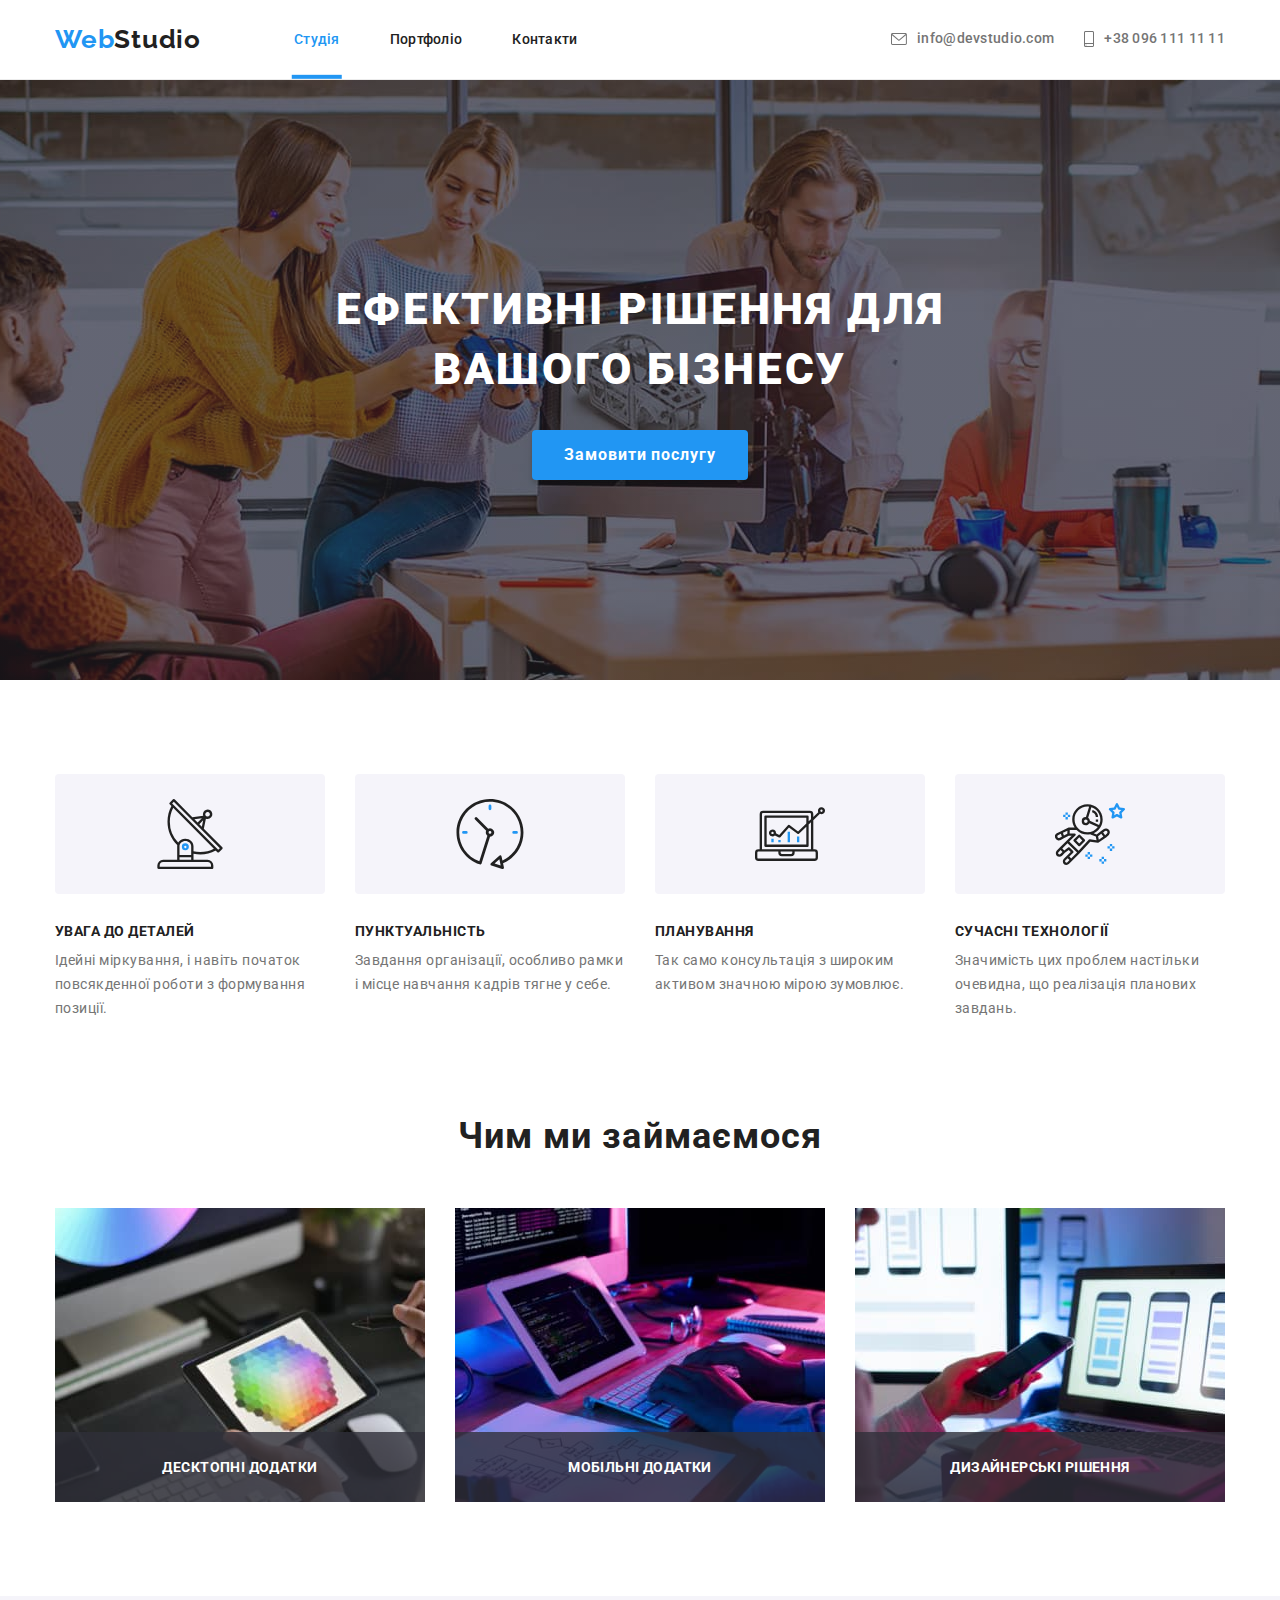
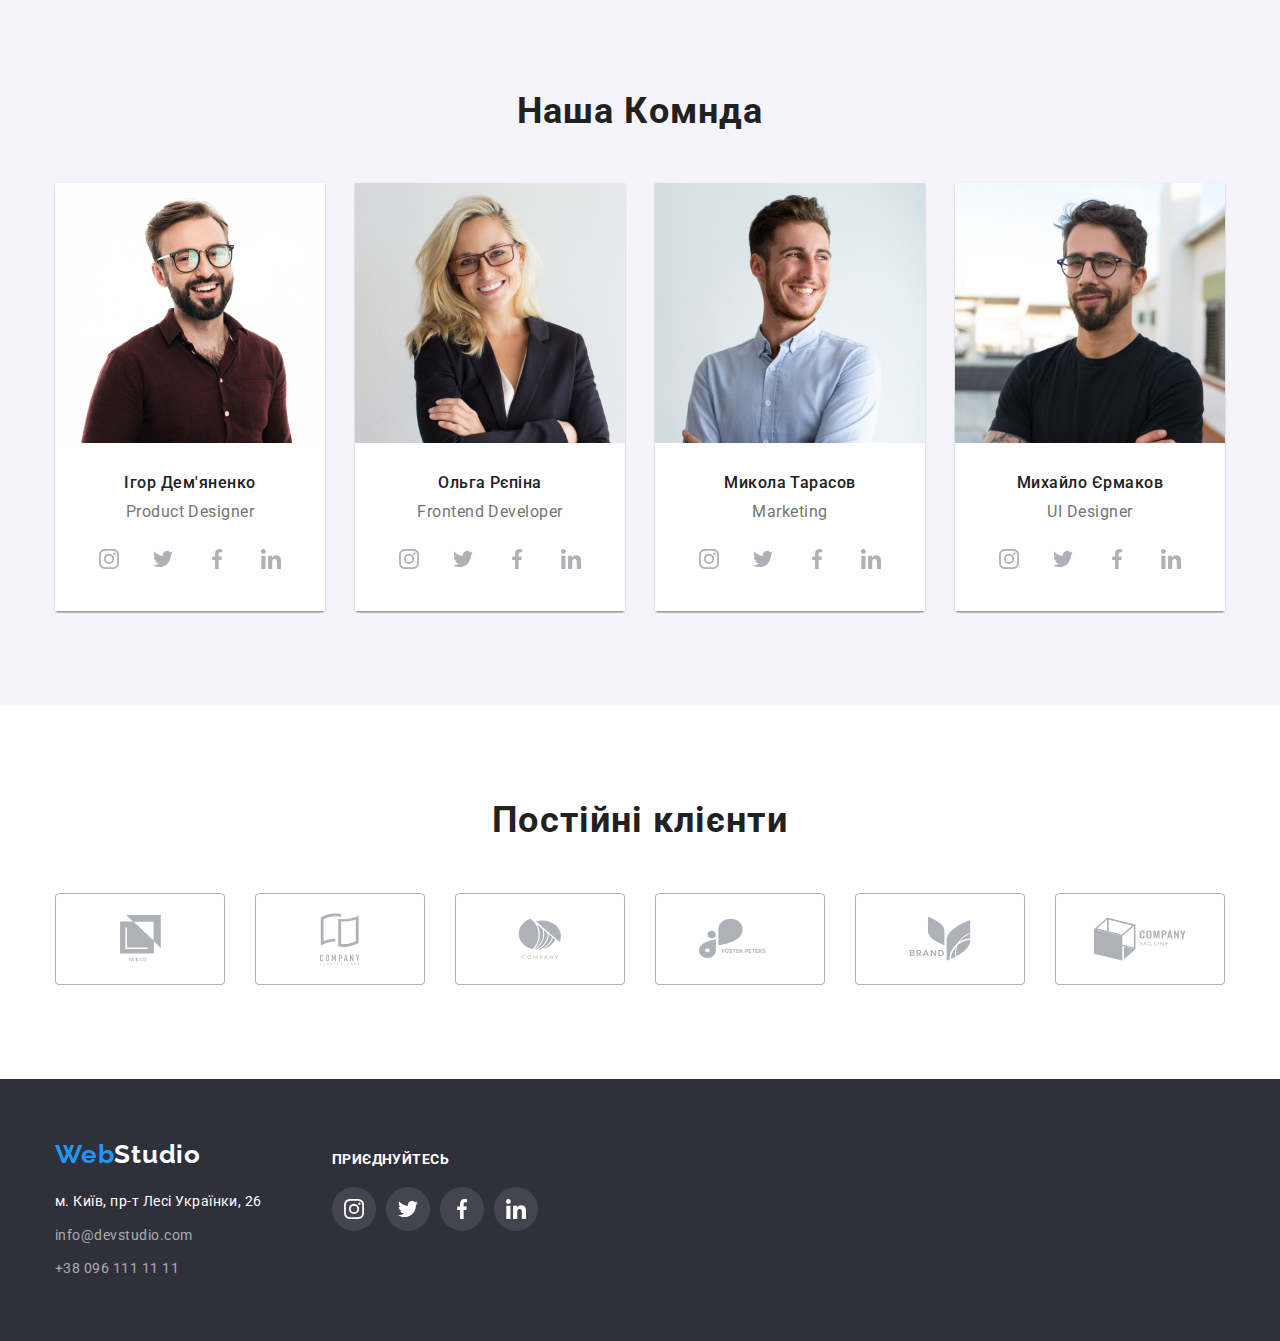
==== commit 93b9bd30: "wawd-cards" ====
--- a/index.html
+++ b/index.html
@@ -134,9 +134,30 @@
         <div class="wawd container">
           <h2>Чим ми займаємося</h2>
           <ul class="list items">
-            <li class="item"><img src="./images/img1.jpg" width="370" alt="1" /></li>
-            <li class="item"><img src="./images/img2.jpg" width="370" alt="2" /></li>
-            <li class="item"><img src="./images/img3.jpg" width="370" alt="3" /></li>
+            <li class="item">
+              <div class="wawd-card-item">
+                <div class="wawd-card">
+                  <img src="./images/img1.jpg" width="370" alt="1" />
+                </div>
+                <p class="wawd-text">ДЕСКТОПНІ ДОДАТКИ</p>
+              </div>
+            </li>
+            <li class="item">
+              <div class="wawd-card-item">
+                <div class="wawd-card">
+                  <img src="./images/img2.jpg" width="370" alt="2" />
+                </div>
+                <p class="wawd-text">МОБІЛЬНІ ДОДАТКИ</p>
+              </div>
+            </li>
+            <li class="item">
+              <div class="wawd-card-item">
+                <div class="wawd-card">
+                  <img src="./images/img3.jpg" width="370" alt="3" />
+                </div>
+                <p class="wawd-text">ДИЗАЙНЕРСЬКІ РІШЕННЯ</p>
+              </div>
+            </li>
           </ul>
         </div>
       </section>
--- a/css/styles.css
+++ b/css/styles.css
@@ -474,8 +474,44 @@
 /* What are we doing */
 .wawd {
   text-align: center;
-  /* margin-left: 215px;
-  margin-right: 215px; */
+  position: relative;
+}
+
+.wawd-card {
+  position: relative;
+}
+.wawd-card-item {
+  position: relative;
+}
+.wawd-card::after {
+  content: '';
+  position: absolute;
+
+  display: block;
+  width: 100%;
+
+  bottom: 0;
+
+  height: 70px;
+  background: rgb(47, 48, 58);
+  opacity: 0.8;
+}
+.wawd-text {
+  position: absolute;
+
+  font-family: Roboto;
+  font-size: 14px;
+  font-weight: 700;
+  line-height: 16px;
+  letter-spacing: 0.03em;
+  text-align: center;
+
+  top: 88%;
+  left: 50%;
+  transform: translate(-50%, -50%);
+  opacity: 1;
+
+  color: var(--primery-white-color);
 }
 .wawd-padding {
   padding-top: 0;
